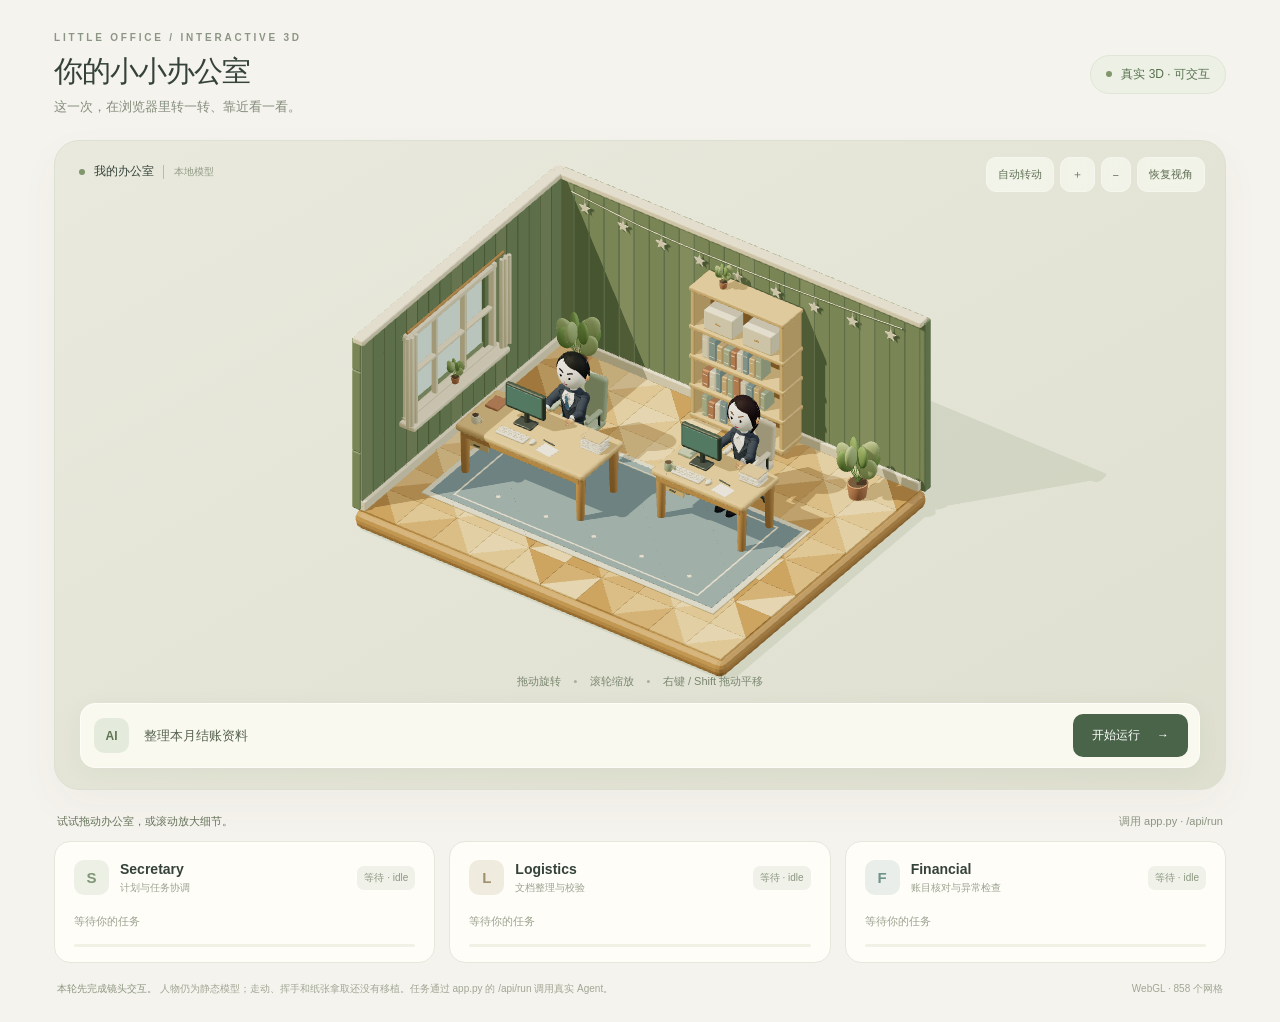
==== frontend/web-office/index.html @ d96bd72f "Wire web frontend to /api/run; add HANDOFF.md - frontend/web-office/app.js: replace the simulated ag" ====
<!DOCTYPE html>
<html lang="zh-CN">
<head>
  <meta charset="UTF-8">
  <meta name="viewport" content="width=device-width, initial-scale=1">
  <title>小小办公室 · 可交互 3D 网页</title>
  <link rel="stylesheet" href="styles.css">
  <script type="importmap">{"imports":{"three":"./vendor/three.module.js","three/addons/":"./vendor/"}}</script>
</head>
<body>
  <main class="workspace">
    <header class="page-header">
      <div><div class="eyebrow">LITTLE OFFICE / INTERACTIVE 3D</div><h1>你的小小办公室</h1><p>这一次，在浏览器里转一转、靠近看一看。</p></div>
      <div class="version-badge"><span></span>真实 3D · 可交互</div>
    </header>
    <section class="office-stage" aria-label="可以旋转和缩放的三维办公室">
      <canvas id="office-canvas" tabindex="0" aria-label="办公室三维视图：拖动旋转，滚轮缩放，右键或Shift拖动平移；方向键旋转，加减缩放，R复位"></canvas>
      <div class="scene-tag"><span class="live-dot"></span>我的办公室 <small>本地模型</small></div>
      <div class="view-controls" aria-label="视角控制">
        <button id="rotate-toggle" aria-pressed="false" title="自动缓慢转动视角">自动转动</button>
        <button id="zoom-in" aria-label="放大办公室">＋</button>
        <button id="zoom-out" aria-label="缩小办公室">−</button>
        <button id="reset-view" title="回到最初的斜前方镜头">恢复视角</button>
      </div>
      <div id="loading" class="loading" role="status"><span class="loader"></span><strong>正在搬入你的办公室</strong><p id="loading-detail">加载本地三维模型…</p></div>
      <div class="gesture-hint" id="gesture-hint"><span>拖动旋转</span><i></i><span>滚轮缩放</span><i></i><span>右键 / Shift 拖动平移</span></div>
      <form id="task-form" class="chatbar">
        <div class="input-mark" aria-hidden="true">AI</div>
        <label for="task-input" class="sr-only">演示任务目标</label>
        <input id="task-input" maxlength="500" value="整理本月结账资料" placeholder="今天想让小助理帮你做什么？" autocomplete="off">
        <button id="start-button" type="submit">开始运行 <span aria-hidden="true">→</span></button>
      </form>
    </section>
    <div class="status-heading"><span id="current-step" aria-live="polite">办公室已就绪前，请稍等模型加载。</span><span>调用 app.py · /api/run</span></div>
    <section class="agent-cards" aria-label="三个 Agent 的运行状态">
      <article class="agent-card" data-agent="Secretary" data-status="idle"><div class="agent-heading"><div class="agent-icon">S</div><div><h2>Secretary</h2><p>计划与任务协调</p></div><span class="status-badge">等待 · idle</span></div><p class="agent-detail">等待你的任务</p><div class="activity-track"><span></span></div></article>
      <article class="agent-card" data-agent="Logistics" data-status="idle"><div class="agent-heading"><div class="agent-icon">L</div><div><h2>Logistics</h2><p>文档整理与校验</p></div><span class="status-badge">等待 · idle</span></div><p class="agent-detail">等待你的任务</p><div class="activity-track"><span></span></div></article>
      <article class="agent-card" data-agent="Financial" data-status="idle"><div class="agent-heading"><div class="agent-icon">F</div><div><h2>Financial</h2><p>账目核对与异常检查</p></div><span class="status-badge">等待 · idle</span></div><p class="agent-detail">等待你的任务</p><div class="activity-track"><span></span></div></article>
    </section>
    <footer><p><strong>本轮先完成镜头交互。</strong> 人物仍为静态模型；走动、挥手和纸张拿取还没有移植。任务通过 app.py 的 /api/run 调用真实 Agent。</p><span id="render-status">准备 WebGL</span></footer>
    <noscript><p class="error-message">请启用 JavaScript 后查看三维办公室。</p></noscript>
  </main>
  <script>
    function moduleLoadFailed() {
      const loading = document.querySelector("#loading");
      loading.hidden = false;
      loading.classList.remove("hidden");
      loading.classList.add("error");
      loading.querySelector("strong").textContent = "请通过本地网页地址打开";
      document.querySelector("#loading-detail").textContent = "双击“open-3d-web.command”，再访问 http://127.0.0.1:8788。请保留完整的 web-office 文件夹，并使用支持 WebGL 的现代浏览器。";
      document.querySelector("#render-status").textContent = "网页脚本未加载";
    }
    if (location.protocol === "file:") moduleLoadFailed();
  </script>
  <script type="module" src="app.js" onerror="moduleLoadFailed()"></script>
</body>
</html>
---- frontend/web-office/styles.css ----
:root{font-family:-apple-system,BlinkMacSystemFont,"PingFang SC","Microsoft YaHei",sans-serif;color:#344239;background:#f5f3ed;font-synthesis:none;--green:#405e4c;--muted:#858a7c;--line:#e5e7dc}*{box-sizing:border-box}body{margin:0}.workspace{max-width:1240px;margin:0 auto;padding:32px 34px 24px}.page-header{display:flex;align-items:center;justify-content:space-between;margin-bottom:24px}.eyebrow{font-size:10px;font-weight:700;letter-spacing:2.8px;color:#8c9685}h1{font-size:29px;letter-spacing:-1px;margin:9px 0 6px;font-weight:650}.page-header p{margin:0;font-size:13px;color:#838c7c}.version-badge{display:flex;align-items:center;gap:9px;border:1px solid #dee6d5;border-radius:30px;padding:10px 15px;font-size:12px;background:#edf1e5;color:#58714e}.version-badge span,.live-dot{width:6px;height:6px;background:#80966b;border-radius:50%}.office-stage{height:min(65vw,650px);min-height:440px;position:relative;background:linear-gradient(150deg,#e9eadd,#dedfcf);border:1px solid #dce0d2;border-radius:25px;overflow:hidden;box-shadow:0 15px 40px #5663470b}#office-canvas{display:block;width:100%;height:100%;cursor:grab;touch-action:none;outline-offset:-4px}#office-canvas:active{cursor:grabbing}.scene-tag{position:absolute;top:22px;left:24px;display:flex;gap:9px;align-items:center;font-size:12px;pointer-events:none}.scene-tag small{font-size:10px;color:#929b86;border-left:1px solid #b6beab;padding-left:10px}.view-controls{position:absolute;right:20px;top:16px;display:flex;gap:6px}button{font:inherit;cursor:pointer}.view-controls button{border:1px solid #f5f6ed;background:#f6f7edcf;border-radius:10px;color:#607156;padding:9px 11px;font-size:11px;backdrop-filter:blur(8px)}.view-controls button:hover{background:#fffef8;transform:translateY(-1px)}.view-controls button[aria-pressed="true"]{background:#506a50;color:#fff}.gesture-hint{position:absolute;bottom:100px;left:50%;transform:translateX(-50%);display:flex;align-items:center;gap:13px;white-space:nowrap;font-size:11px;color:#7a8770;pointer-events:none}.gesture-hint i{width:3px;height:3px;border-radius:50%;background:#a8b097}.chatbar{position:absolute;bottom:21px;left:25px;right:25px;display:flex;align-items:center;gap:13px;background:#fafaf2f2;border:1px solid #fffdf7;border-radius:15px;padding:10px 11px 10px 13px;box-shadow:0 5px 25px #3743330b}.input-mark{display:grid;place-items:center;width:35px;height:35px;border-radius:10px;background:#e5ebdc;color:#607454;font-size:12px;font-weight:700}.chatbar input{flex:1;min-width:0;background:none;border:none;font:inherit;font-size:13px;color:#56624e;outline:none}.chatbar input::placeholder{color:#a4ac9b}.chatbar button{border:none;border-radius:10px;background:#496449;color:#fff;padding:13px 19px;font-size:12px;font-weight:600;white-space:nowrap}.chatbar button:hover{background:#374f38}.chatbar button:disabled{opacity:.6;cursor:wait}.chatbar button span{padding-left:14px}.status-heading{display:flex;justify-content:space-between;margin:24px 3px 12px;font-size:11px;gap:15px;color:#8d9583}.status-heading>span:first-child{color:#66745b}.agent-cards{display:grid;grid-template-columns:repeat(3,minmax(0,1fr));gap:14px}.agent-card{border-radius:16px;background:#fefdf8;border:1px solid #e5e7db;padding:18px 19px 15px}.agent-heading{display:flex;align-items:center;gap:11px}.agent-icon{width:35px;height:35px;display:grid;place-items:center;border-radius:10px;background:#edf0e5;font-weight:650;color:#809477;font-size:15px}.agent-card:nth-child(2) .agent-icon{background:#f0ebdf;color:#a2916f}.agent-card:nth-child(3) .agent-icon{background:#e9eeeb;color:#6f948a}.agent-heading h2{font-size:14px;margin:0 0 4px;font-weight:650}.agent-heading p{font-size:10px;margin:0;color:#9da391}.status-badge{margin-left:auto;font-size:10px;padding:5px 7px;border-radius:7px;background:#f0f2e9;color:#8c9780;white-space:nowrap}.agent-detail{font-size:11px;color:#9bA18e;margin:19px 0 14px;min-height:16px}.activity-track{height:3px;background:#f1f1e6;border-radius:5px;overflow:hidden}.activity-track span{display:block;width:0;height:100%;background:#879d78;transition:width .35s}.agent-card[data-status="working"] .status-badge{background:#f4ecd8;color:#ad853e}.agent-card[data-status="working"] .activity-track span{width:48%;background:#bd9e60;animation:pulse 1s infinite alternate}.agent-card[data-status="done"] .status-badge{background:#e8efe0;color:#648159}.agent-card[data-status="done"] .activity-track span{width:100%}footer{display:flex;justify-content:space-between;gap:20px;align-items:center;margin:17px 3px 0;font-size:10px;color:#a0a695}footer p{margin:0;line-height:1.8;max-width:850px}footer strong{font-weight:500;color:#8c9580}#render-status{white-space:nowrap}.loading{position:absolute;inset:0;display:flex;align-items:center;justify-content:center;flex-direction:column;background:#e6e9dcfa;z-index:3;color:#6a7c59;font-size:13px;transition:opacity .4s}.loading p{color:#919c84;font-size:11px}.loading.hidden{opacity:0;pointer-events:none}.loading[hidden]{display:none}.loader{width:29px;height:29px;border:2px solid #cbd4bc;border-top-color:#708560;border-radius:50%;animation:spin 1s linear infinite;margin-bottom:16px}.loading.error .loader{display:none}.loading.error p{max-width:500px;line-height:1.8;padding:0 20px;text-align:center}.error-message{color:#9f514d}.sr-only{position:absolute;width:1px;height:1px;margin:-1px;overflow:hidden;clip:rect(0,0,0,0)}@keyframes spin{to{transform:rotate(360deg)}}@keyframes pulse{to{opacity:.5}}@media(max-width:750px){.workspace{padding:20px 14px}.page-header{margin-bottom:17px}.eyebrow{font-size:8px;letter-spacing:1.9px}h1{font-size:24px}.page-header p{font-size:11px}.version-badge{font-size:9px;padding:8px 10px;gap:5px}.office-stage{height:560px;min-height:0;border-radius:19px}.scene-tag{top:17px;left:17px}.scene-tag small{display:none}.view-controls{right:12px;top:12px;gap:4px}.view-controls button{font-size:10px;padding:8px}.gesture-hint{gap:9px;font-size:9px;bottom:88px}.chatbar{left:12px;right:12px;bottom:14px;padding:8px;gap:8px}.chatbar button{padding:12px 11px;font-size:11px}.chatbar button span{display:none}.chatbar input{font-size:12px}.input-mark{width:28px;height:30px;font-size:10px}.agent-cards{grid-template-columns:1fr}.agent-card{padding:15px 17px}.agent-detail{margin:13px 0 10px}.status-heading{margin-top:18px;font-size:9px}.status-heading>span:last-child{max-width:100px;text-align:right}footer{align-items:flex-start}footer p{font-size:9px}#render-status{font-size:9px}}@media(prefers-reduced-motion:reduce){*{animation:none!important;transition:none!important}}
.agent-card[data-status="error"] .status-badge{background:#f6e3df;color:#b0503f}
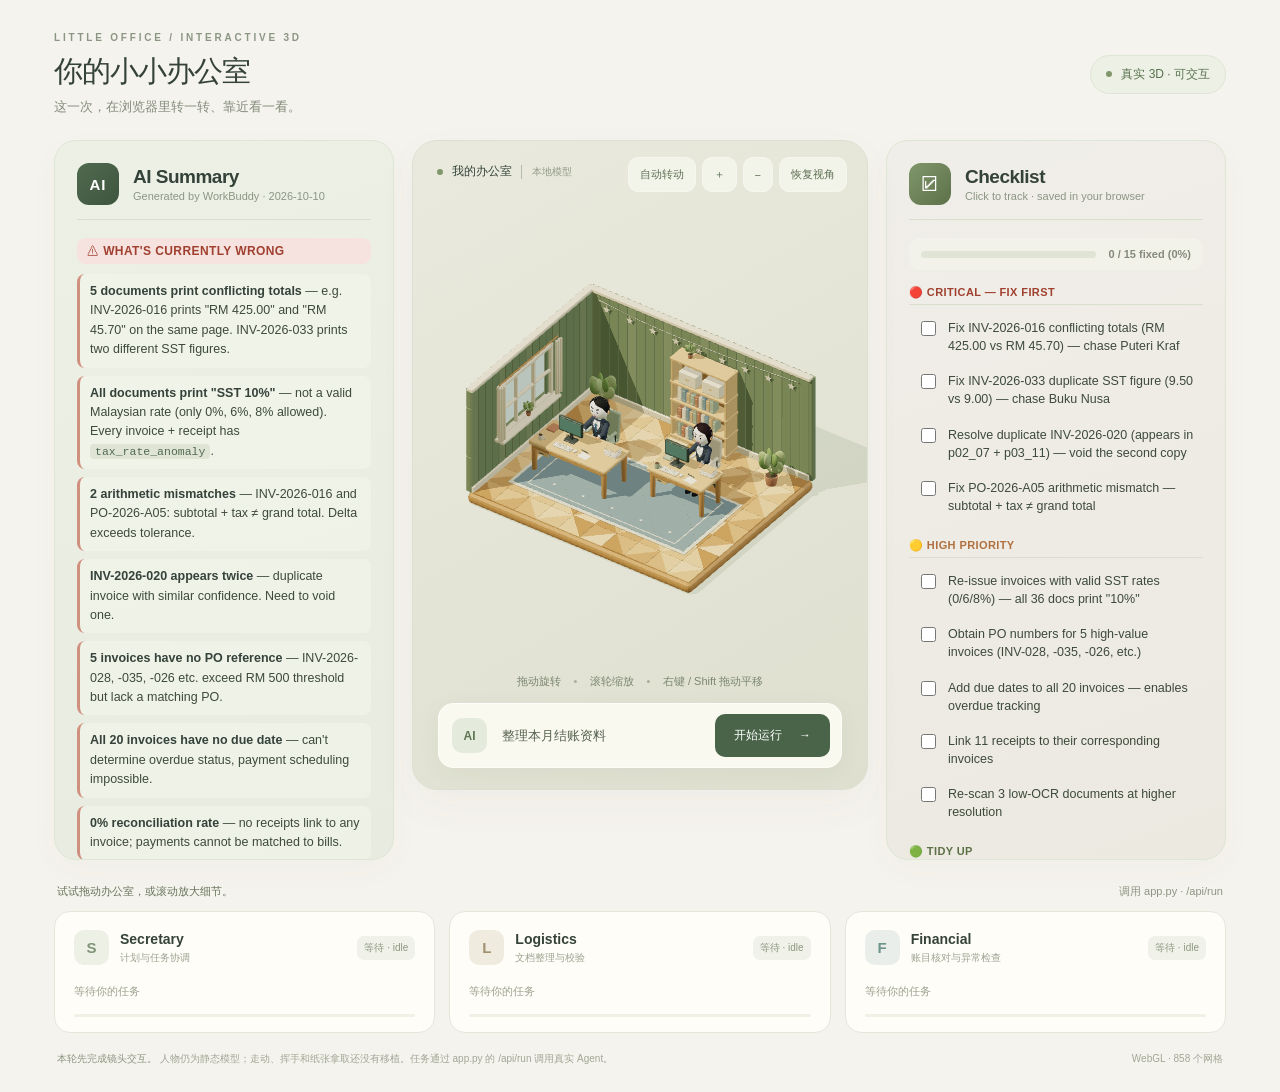
==== commit ce772672: "Redesign web-office: 3-column layout with AI Summary + Checklist - index.html: Rewrite with .three-c" ====
--- a/frontend/web-office/index.html
+++ b/frontend/web-office/index.html
@@ -13,30 +13,120 @@
       <div><div class="eyebrow">LITTLE OFFICE / INTERACTIVE 3D</div><h1>你的小小办公室</h1><p>这一次，在浏览器里转一转、靠近看一看。</p></div>
       <div class="version-badge"><span></span>真实 3D · 可交互</div>
     </header>
-    <section class="office-stage" aria-label="可以旋转和缩放的三维办公室">
-      <canvas id="office-canvas" tabindex="0" aria-label="办公室三维视图：拖动旋转，滚轮缩放，右键或Shift拖动平移；方向键旋转，加减缩放，R复位"></canvas>
-      <div class="scene-tag"><span class="live-dot"></span>我的办公室 <small>本地模型</small></div>
-      <div class="view-controls" aria-label="视角控制">
-        <button id="rotate-toggle" aria-pressed="false" title="自动缓慢转动视角">自动转动</button>
-        <button id="zoom-in" aria-label="放大办公室">＋</button>
-        <button id="zoom-out" aria-label="缩小办公室">−</button>
-        <button id="reset-view" title="回到最初的斜前方镜头">恢复视角</button>
-      </div>
-      <div id="loading" class="loading" role="status"><span class="loader"></span><strong>正在搬入你的办公室</strong><p id="loading-detail">加载本地三维模型…</p></div>
-      <div class="gesture-hint" id="gesture-hint"><span>拖动旋转</span><i></i><span>滚轮缩放</span><i></i><span>右键 / Shift 拖动平移</span></div>
-      <form id="task-form" class="chatbar">
-        <div class="input-mark" aria-hidden="true">AI</div>
-        <label for="task-input" class="sr-only">演示任务目标</label>
-        <input id="task-input" maxlength="500" value="整理本月结账资料" placeholder="今天想让小助理帮你做什么？" autocomplete="off">
-        <button id="start-button" type="submit">开始运行 <span aria-hidden="true">→</span></button>
-      </form>
-    </section>
+
+    <div class="three-col-row">
+      <!-- LEFT: AI Summary (workbuddy generated) -->
+      <aside class="side-panel ai-side" aria-label="AI 项目摘要">
+        <div class="ai-panel-header">
+          <div class="ai-icon-badge">AI</div>
+          <div>
+            <h2>AI Summary</h2>
+            <p>Generated by WorkBuddy &middot; 2026-10-10</p>
+          </div>
+        </div>
+
+        <div class="ai-section">
+          <h3 class="ai-section-title wrong-title">&#9888; What's currently wrong</h3>
+          <ul class="wrong-list">
+            <li><strong>5 documents print conflicting totals</strong> &mdash; e.g. INV-2026-016 prints "RM 425.00" and "RM 45.70" on the same page. INV-2026-033 prints two different SST figures.</li>
+            <li><strong>All documents print "SST 10%"</strong> &mdash; not a valid Malaysian rate (only 0%, 6%, 8% allowed). Every invoice + receipt has <code>tax_rate_anomaly</code>.</li>
+            <li><strong>2 arithmetic mismatches</strong> &mdash; INV-2026-016 and PO-2026-A05: subtotal + tax &ne; grand total. Delta exceeds tolerance.</li>
+            <li><strong>INV-2026-020 appears twice</strong> &mdash; duplicate invoice with similar confidence. Need to void one.</li>
+            <li><strong>5 invoices have no PO reference</strong> &mdash; INV-2026-028, -035, -026 etc. exceed RM 500 threshold but lack a matching PO.</li>
+            <li><strong>All 20 invoices have no due date</strong> &mdash; can't determine overdue status, payment scheduling impossible.</li>
+            <li><strong>0% reconciliation rate</strong> &mdash; no receipts link to any invoice; payments cannot be matched to bills.</li>
+            <li><strong>3 low-OCR documents</strong> &mdash; INV-2026-016 (0.50 conf), INV-2026-024 (0.65), INV-2026-029 handwritten (0.75). Blurry images too.</li>
+          </ul>
+        </div>
+
+        <div class="ai-section">
+          <h3 class="ai-section-title change-title">&#9998; What needs to change</h3>
+          <ul class="change-list">
+            <li>Re-issue invoices with consistent SST rates (0% / 6% / 8%)</li>
+            <li>Add due dates to all 20 invoices for payment scheduling</li>
+            <li>Fix arithmetic in subtotal + tax calculations</li>
+            <li>Resolve duplicate INV-2026-020 &mdash; void the second copy</li>
+            <li>Obtain PO numbers for high-value invoices missing references</li>
+            <li>Link receipts to their corresponding invoices in <code>invoice_reference</code></li>
+            <li>Re-scan 3 low-OCR documents at higher resolution</li>
+            <li>Categorize <strong>39 uncategorised</strong> MISC line items properly</li>
+          </ul>
+        </div>
+      </aside>
+
+      <!-- CENTER: 3D office -->
+      <section class="office-stage" aria-label="可以旋转和缩放的三维办公室">
+        <canvas id="office-canvas" tabindex="0" aria-label="办公室三维视图：拖动旋转，滚轮缩放，右键或Shift拖动平移；方向键旋转，加减缩放，R复位"></canvas>
+        <div class="scene-tag"><span class="live-dot"></span>我的办公室 <small>本地模型</small></div>
+        <div class="view-controls" aria-label="视角控制">
+          <button id="rotate-toggle" aria-pressed="false" title="自动缓慢转动视角">自动转动</button>
+          <button id="zoom-in" aria-label="放大办公室">＋</button>
+          <button id="zoom-out" aria-label="缩小办公室">−</button>
+          <button id="reset-view" title="回到最初的斜前方镜头">恢复视角</button>
+        </div>
+        <div id="loading" class="loading" role="status"><span class="loader"></span><strong>正在搬入你的办公室</strong><p id="loading-detail">加载本地三维模型…</p></div>
+        <div class="gesture-hint" id="gesture-hint"><span>拖动旋转</span><i></i><span>滚轮缩放</span><i></i><span>右键 / Shift 拖动平移</span></div>
+        <form id="task-form" class="chatbar">
+          <div class="input-mark" aria-hidden="true">AI</div>
+          <label for="task-input" class="sr-only">演示任务目标</label>
+          <input id="task-input" maxlength="500" value="整理本月结账资料" placeholder="今天想让小助理帮你做什么？" autocomplete="off">
+          <button id="start-button" type="submit">开始运行 <span aria-hidden="true">→</span></button>
+        </form>
+      </section>
+
+      <!-- RIGHT: Checklist (workbuddy generated) -->
+      <aside class="side-panel check-side" aria-label="待修复清单">
+        <div class="ai-panel-header">
+          <div class="ai-icon-badge todo">&#9745;</div>
+          <div>
+            <h2>Checklist</h2>
+            <p>Click to track &middot; saved in your browser</p>
+          </div>
+        </div>
+
+        <div class="check-progress-bar">
+          <div class="check-progress-track">
+            <div class="check-progress-fill" id="check-progress-fill"></div>
+          </div>
+          <span id="check-progress-text">0 / 15 fixed</span>
+        </div>
+
+        <div class="check-group">
+          <h3 class="check-group-title critical">&#x1F534; Critical &mdash; fix first</h3>
+          <label class="check-item"><input type="checkbox" data-check="inv016"> Fix INV-2026-016 conflicting totals (RM 425.00 vs RM 45.70) &mdash; chase Puteri Kraf</label>
+          <label class="check-item"><input type="checkbox" data-check="inv033"> Fix INV-2026-033 duplicate SST figure (9.50 vs 9.00) &mdash; chase Buku Nusa</label>
+          <label class="check-item"><input type="checkbox" data-check="inv020"> Resolve duplicate INV-2026-020 (appears in p02_07 + p03_11) &mdash; void the second copy</label>
+          <label class="check-item"><input type="checkbox" data-check="poa05"> Fix PO-2026-A05 arithmetic mismatch &mdash; subtotal + tax &ne; grand total</label>
+        </div>
+
+        <div class="check-group">
+          <h3 class="check-group-title warning">&#x1F7E1; High priority</h3>
+          <label class="check-item"><input type="checkbox" data-check="sst"> Re-issue invoices with valid SST rates (0/6/8%) &mdash; all 36 docs print "10%"</label>
+          <label class="check-item"><input type="checkbox" data-check="po-ref"> Obtain PO numbers for 5 high-value invoices (INV-028, -035, -026, etc.)</label>
+          <label class="check-item"><input type="checkbox" data-check="due-date"> Add due dates to all 20 invoices &mdash; enables overdue tracking</label>
+          <label class="check-item"><input type="checkbox" data-check="reconcile"> Link 11 receipts to their corresponding invoices</label>
+          <label class="check-item"><input type="checkbox" data-check="rescan"> Re-scan 3 low-OCR documents at higher resolution</label>
+        </div>
+
+        <div class="check-group">
+          <h3 class="check-group-title tidy">&#x1F7E2; Tidy up</h3>
+          <label class="check-item"><input type="checkbox" data-check="misc"> Re-categorize 39 "MISC" line items into proper categories (SUPPLIES, MAINT, etc.)</label>
+          <label class="check-item"><input type="checkbox" data-check="vendor-cat"> Tag vendor "Warisan Supply" handwritten invoice for manual review</label>
+          <label class="check-item"><input type="checkbox" data-check="chase"> Draft 2 chase emails for vendors (Puteri Kraf, Mesin Teknik)</label>
+          <label class="check-item"><input type="checkbox" data-check="approval"> Add approval workflow for chase emails (currently placeholder)</label>
+          <label class="check-item"><input type="checkbox" data-check="period"> Fix hard-coded TODAY in engine.py (currently 2026-10-10)</label>
+          <label class="check-item"><input type="checkbox" data-check="currency"> Filter records by period/month (currently label-only)</label>
+        </div>
+      </aside>
+    </div>
+
     <div class="status-heading"><span id="current-step" aria-live="polite">办公室已就绪前，请稍等模型加载。</span><span>调用 app.py · /api/run</span></div>
     <section class="agent-cards" aria-label="三个 Agent 的运行状态">
       <article class="agent-card" data-agent="Secretary" data-status="idle"><div class="agent-heading"><div class="agent-icon">S</div><div><h2>Secretary</h2><p>计划与任务协调</p></div><span class="status-badge">等待 · idle</span></div><p class="agent-detail">等待你的任务</p><div class="activity-track"><span></span></div></article>
       <article class="agent-card" data-agent="Logistics" data-status="idle"><div class="agent-heading"><div class="agent-icon">L</div><div><h2>Logistics</h2><p>文档整理与校验</p></div><span class="status-badge">等待 · idle</span></div><p class="agent-detail">等待你的任务</p><div class="activity-track"><span></span></div></article>
       <article class="agent-card" data-agent="Financial" data-status="idle"><div class="agent-heading"><div class="agent-icon">F</div><div><h2>Financial</h2><p>账目核对与异常检查</p></div><span class="status-badge">等待 · idle</span></div><p class="agent-detail">等待你的任务</p><div class="activity-track"><span></span></div></article>
     </section>
+
     <footer><p><strong>本轮先完成镜头交互。</strong> 人物仍为静态模型；走动、挥手和纸张拿取还没有移植。任务通过 app.py 的 /api/run 调用真实 Agent。</p><span id="render-status">准备 WebGL</span></footer>
     <noscript><p class="error-message">请启用 JavaScript 后查看三维办公室。</p></noscript>
   </main>
@@ -47,11 +137,11 @@
       loading.classList.remove("hidden");
       loading.classList.add("error");
       loading.querySelector("strong").textContent = "请通过本地网页地址打开";
-      document.querySelector("#loading-detail").textContent = "双击“open-3d-web.command”，再访问 http://127.0.0.1:8788。请保留完整的 web-office 文件夹，并使用支持 WebGL 的现代浏览器。";
+      document.querySelector("#loading-detail").textContent = "双击"open-3d-web.command"，再访问 http://127.0.0.1:8788。请保留完整的 web-office 文件夹，并使用支持 WebGL 的现代浏览器。";
       document.querySelector("#render-status").textContent = "网页脚本未加载";
     }
     if (location.protocol === "file:") moduleLoadFailed();
   </script>
   <script type="module" src="app.js" onerror="moduleLoadFailed()"></script>
 </body>
-</html>
+</html>
--- a/frontend/web-office/styles.css
+++ b/frontend/web-office/styles.css
@@ -1,2 +1,54 @@
 :root{font-family:-apple-system,BlinkMacSystemFont,"PingFang SC","Microsoft YaHei",sans-serif;color:#344239;background:#f5f3ed;font-synthesis:none;--green:#405e4c;--muted:#858a7c;--line:#e5e7dc}*{box-sizing:border-box}body{margin:0}.workspace{max-width:1240px;margin:0 auto;padding:32px 34px 24px}.page-header{display:flex;align-items:center;justify-content:space-between;margin-bottom:24px}.eyebrow{font-size:10px;font-weight:700;letter-spacing:2.8px;color:#8c9685}h1{font-size:29px;letter-spacing:-1px;margin:9px 0 6px;font-weight:650}.page-header p{margin:0;font-size:13px;color:#838c7c}.version-badge{display:flex;align-items:center;gap:9px;border:1px solid #dee6d5;border-radius:30px;padding:10px 15px;font-size:12px;background:#edf1e5;color:#58714e}.version-badge span,.live-dot{width:6px;height:6px;background:#80966b;border-radius:50%}.office-stage{height:min(65vw,650px);min-height:440px;position:relative;background:linear-gradient(150deg,#e9eadd,#dedfcf);border:1px solid #dce0d2;border-radius:25px;overflow:hidden;box-shadow:0 15px 40px #5663470b}#office-canvas{display:block;width:100%;height:100%;cursor:grab;touch-action:none;outline-offset:-4px}#office-canvas:active{cursor:grabbing}.scene-tag{position:absolute;top:22px;left:24px;display:flex;gap:9px;align-items:center;font-size:12px;pointer-events:none}.scene-tag small{font-size:10px;color:#929b86;border-left:1px solid #b6beab;padding-left:10px}.view-controls{position:absolute;right:20px;top:16px;display:flex;gap:6px}button{font:inherit;cursor:pointer}.view-controls button{border:1px solid #f5f6ed;background:#f6f7edcf;border-radius:10px;color:#607156;padding:9px 11px;font-size:11px;backdrop-filter:blur(8px)}.view-controls button:hover{background:#fffef8;transform:translateY(-1px)}.view-controls button[aria-pressed="true"]{background:#506a50;color:#fff}.gesture-hint{position:absolute;bottom:100px;left:50%;transform:translateX(-50%);display:flex;align-items:center;gap:13px;white-space:nowrap;font-size:11px;color:#7a8770;pointer-events:none}.gesture-hint i{width:3px;height:3px;border-radius:50%;background:#a8b097}.chatbar{position:absolute;bottom:21px;left:25px;right:25px;display:flex;align-items:center;gap:13px;background:#fafaf2f2;border:1px solid #fffdf7;border-radius:15px;padding:10px 11px 10px 13px;box-shadow:0 5px 25px #3743330b}.input-mark{display:grid;place-items:center;width:35px;height:35px;border-radius:10px;background:#e5ebdc;color:#607454;font-size:12px;font-weight:700}.chatbar input{flex:1;min-width:0;background:none;border:none;font:inherit;font-size:13px;color:#56624e;outline:none}.chatbar input::placeholder{color:#a4ac9b}.chatbar button{border:none;border-radius:10px;background:#496449;color:#fff;padding:13px 19px;font-size:12px;font-weight:600;white-space:nowrap}.chatbar button:hover{background:#374f38}.chatbar button:disabled{opacity:.6;cursor:wait}.chatbar button span{padding-left:14px}.status-heading{display:flex;justify-content:space-between;margin:24px 3px 12px;font-size:11px;gap:15px;color:#8d9583}.status-heading>span:first-child{color:#66745b}.agent-cards{display:grid;grid-template-columns:repeat(3,minmax(0,1fr));gap:14px}.agent-card{border-radius:16px;background:#fefdf8;border:1px solid #e5e7db;padding:18px 19px 15px}.agent-heading{display:flex;align-items:center;gap:11px}.agent-icon{width:35px;height:35px;display:grid;place-items:center;border-radius:10px;background:#edf0e5;font-weight:650;color:#809477;font-size:15px}.agent-card:nth-child(2) .agent-icon{background:#f0ebdf;color:#a2916f}.agent-card:nth-child(3) .agent-icon{background:#e9eeeb;color:#6f948a}.agent-heading h2{font-size:14px;margin:0 0 4px;font-weight:650}.agent-heading p{font-size:10px;margin:0;color:#9da391}.status-badge{margin-left:auto;font-size:10px;padding:5px 7px;border-radius:7px;background:#f0f2e9;color:#8c9780;white-space:nowrap}.agent-detail{font-size:11px;color:#9bA18e;margin:19px 0 14px;min-height:16px}.activity-track{height:3px;background:#f1f1e6;border-radius:5px;overflow:hidden}.activity-track span{display:block;width:0;height:100%;background:#879d78;transition:width .35s}.agent-card[data-status="working"] .status-badge{background:#f4ecd8;color:#ad853e}.agent-card[data-status="working"] .activity-track span{width:48%;background:#bd9e60;animation:pulse 1s infinite alternate}.agent-card[data-status="done"] .status-badge{background:#e8efe0;color:#648159}.agent-card[data-status="done"] .activity-track span{width:100%}footer{display:flex;justify-content:space-between;gap:20px;align-items:center;margin:17px 3px 0;font-size:10px;color:#a0a695}footer p{margin:0;line-height:1.8;max-width:850px}footer strong{font-weight:500;color:#8c9580}#render-status{white-space:nowrap}.loading{position:absolute;inset:0;display:flex;align-items:center;justify-content:center;flex-direction:column;background:#e6e9dcfa;z-index:3;color:#6a7c59;font-size:13px;transition:opacity .4s}.loading p{color:#919c84;font-size:11px}.loading.hidden{opacity:0;pointer-events:none}.loading[hidden]{display:none}.loader{width:29px;height:29px;border:2px solid #cbd4bc;border-top-color:#708560;border-radius:50%;animation:spin 1s linear infinite;margin-bottom:16px}.loading.error .loader{display:none}.loading.error p{max-width:500px;line-height:1.8;padding:0 20px;text-align:center}.error-message{color:#9f514d}.sr-only{position:absolute;width:1px;height:1px;margin:-1px;overflow:hidden;clip:rect(0,0,0,0)}@keyframes spin{to{transform:rotate(360deg)}}@keyframes pulse{to{opacity:.5}}@media(max-width:750px){.workspace{padding:20px 14px}.page-header{margin-bottom:17px}.eyebrow{font-size:8px;letter-spacing:1.9px}h1{font-size:24px}.page-header p{font-size:11px}.version-badge{font-size:9px;padding:8px 10px;gap:5px}.office-stage{height:560px;min-height:0;border-radius:19px}.scene-tag{top:17px;left:17px}.scene-tag small{display:none}.view-controls{right:12px;top:12px;gap:4px}.view-controls button{font-size:10px;padding:8px}.gesture-hint{gap:9px;font-size:9px;bottom:88px}.chatbar{left:12px;right:12px;bottom:14px;padding:8px;gap:8px}.chatbar button{padding:12px 11px;font-size:11px}.chatbar button span{display:none}.chatbar input{font-size:12px}.input-mark{width:28px;height:30px;font-size:10px}.agent-cards{grid-template-columns:1fr}.agent-card{padding:15px 17px}.agent-detail{margin:13px 0 10px}.status-heading{margin-top:18px;font-size:9px}.status-heading>span:last-child{max-width:100px;text-align:right}footer{align-items:flex-start}footer p{font-size:9px}#render-status{font-size:9px}}@media(prefers-reduced-motion:reduce){*{animation:none!important;transition:none!important}}
 .agent-card[data-status="error"] .status-badge{background:#f6e3df;color:#b0503f}
+
+/* === 3-column row: left AI | 3D office | right checklist === */
+.three-col-row{display:grid;grid-template-columns:340px 1fr 340px;gap:18px;margin-bottom:18px;align-items:stretch}
+@media(max-width:1180px){.three-col-row{grid-template-columns:300px 1fr 300px}}
+@media(max-width:960px){.three-col-row{grid-template-columns:1fr}.office-stage{height:min(70vw,500px)}}
+
+/* === Side panels (left AI + right checklist) === */
+.side-panel{border:1px solid #dee6d5;border-radius:22px;padding:22px 22px;box-shadow:0 10px 30px #56634708;display:flex;flex-direction:column;max-height:min(80vw,720px);overflow-y:auto;background:linear-gradient(160deg,#edf1e5,#e8ece0)}
+.ai-side{background:linear-gradient(160deg,#edf1e5,#e8ece0)}
+.check-side{background:linear-gradient(160deg,#f0eee8,#ebe9e0)}
+.side-panel::-webkit-scrollbar{width:6px}
+.side-panel::-webkit-scrollbar-track{background:transparent}
+.side-panel::-webkit-scrollbar-thumb{background:#c5cdb9;border-radius:3px}
+
+.ai-panel-header{display:flex;align-items:center;gap:14px;margin-bottom:18px;padding-bottom:14px;border-bottom:1px solid #d8dfcd}
+.ai-icon-badge{width:42px;height:42px;border-radius:12px;background:linear-gradient(135deg,#506a50,#3d553d);color:#fff;display:flex;align-items:center;justify-content:center;font-size:15px;font-weight:700;letter-spacing:1px;flex-shrink:0}
+.ai-icon-badge.todo{background:linear-gradient(135deg,#80966b,#5d7148);font-size:20px}
+.ai-panel-header h2{font-size:19px;font-weight:650;margin:0 0 2px;letter-spacing:-0.5px;color:#344239}
+.ai-panel-header p{font-size:11px;color:#8c9685;margin:0}
+
+.ai-section{margin-bottom:18px}
+.ai-section:last-child{margin-bottom:0}
+.ai-section-title{font-size:12px;font-weight:700;margin:0 0 10px;padding:6px 10px;border-radius:8px;letter-spacing:0.4px;text-transform:uppercase}
+.wrong-title{background:#f6e3df;color:#a04030}
+.change-title{background:#e8e3d6;color:#7a5f3f}
+
+.wrong-list,.change-list{list-style:none;margin:0;padding:0;display:flex;flex-direction:column;gap:8px}
+.wrong-list li,.change-list li{font-size:12.5px;line-height:1.55;color:#3d4a3a;padding:8px 10px;background:#f6f7ed80;border-radius:8px;border-left:3px solid #b6beab}
+.wrong-list li{border-left-color:#d09080}
+.change-list li{border-left-color:#c0a878}
+.wrong-list strong,.change-list strong{color:#344239}
+.wrong-list code,.change-list code{background:#e0e4d5;padding:1px 5px;border-radius:4px;font-size:11.5px;color:#506a50}
+
+/* === Right side: Checklist === */
+.check-progress-bar{display:flex;align-items:center;gap:12px;margin-bottom:16px;padding:10px 12px;background:#f6f7ed80;border-radius:10px}
+.check-progress-track{flex:1;height:7px;background:#e0e4d5;border-radius:4px;overflow:hidden}
+.check-progress-fill{height:100%;background:linear-gradient(90deg,#80966b,#506a50);border-radius:4px;transition:width 0.3s ease;width:0%}
+#check-progress-text{font-size:11px;font-weight:600;color:#858a7c;white-space:nowrap}
+
+.check-group{margin-bottom:14px}
+.check-group:last-child{margin-bottom:0}
+.check-group-title{font-size:11px;font-weight:700;margin:0 0 7px;padding-bottom:5px;border-bottom:1px solid #d8dfcd;text-transform:uppercase;letter-spacing:0.4px}
+.check-group-title.critical{color:#a04030}
+.check-group-title.warning{color:#b0703f}
+.check-group-title.tidy{color:#5d7148}
+
+.check-item{display:flex;align-items:flex-start;gap:9px;font-size:12.5px;line-height:1.45;color:#3d4a3a;cursor:pointer;padding:7px 8px;border-radius:7px;transition:background 0.15s;margin-bottom:3px}
+.check-item:hover{background:#f6f7ed80}
+.check-item input[type="checkbox"]{margin-top:2px;accent-color:#506a50;width:15px;height:15px;cursor:pointer;flex-shrink:0}
+.check-item.checked{color:#929b86;text-decoration:line-through;text-decoration-color:#b6beab}
+.check-item.checked input[type="checkbox"]{opacity:0.6}
+.check-item code{background:#e8ece0;padding:1px 5px;border-radius:3px;font-size:11px;color:#506a50}
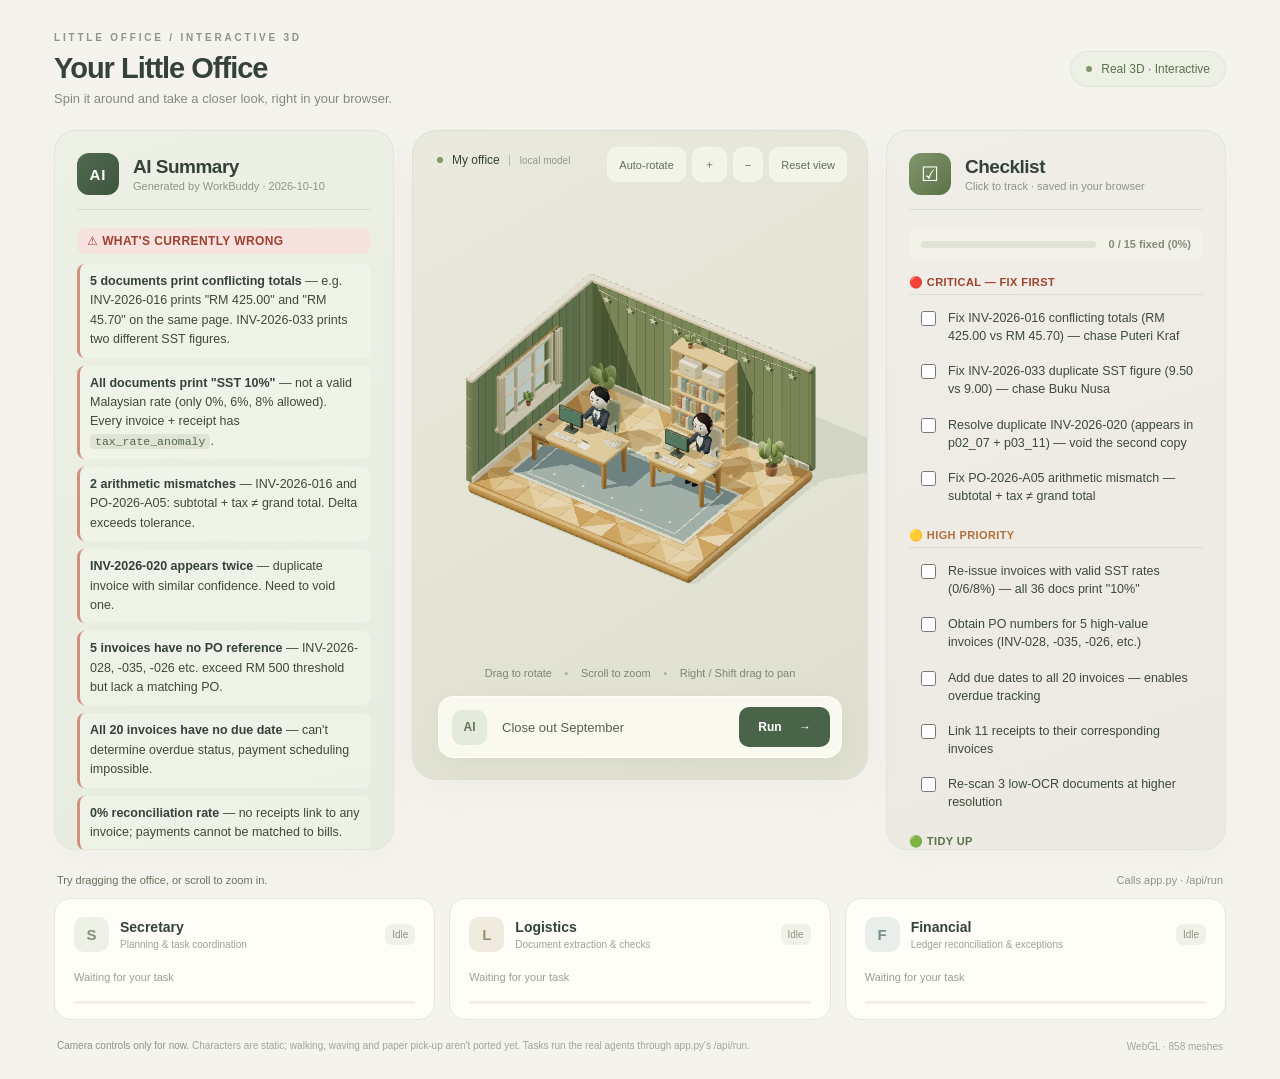
==== commit 075785c0: "Translate all Chinese UI text, messages and guides to English - Web page (index.html, app.js): all l" ====
--- a/frontend/web-office/index.html
+++ b/frontend/web-office/index.html
@@ -1,22 +1,22 @@
 <!DOCTYPE html>
-<html lang="zh-CN">
+<html lang="en">
 <head>
   <meta charset="UTF-8">
   <meta name="viewport" content="width=device-width, initial-scale=1">
-  <title>小小办公室 · 可交互 3D 网页</title>
+  <title>Little Office · Interactive 3D</title>
   <link rel="stylesheet" href="styles.css">
   <script type="importmap">{"imports":{"three":"./vendor/three.module.js","three/addons/":"./vendor/"}}</script>
 </head>
 <body>
   <main class="workspace">
     <header class="page-header">
-      <div><div class="eyebrow">LITTLE OFFICE / INTERACTIVE 3D</div><h1>你的小小办公室</h1><p>这一次，在浏览器里转一转、靠近看一看。</p></div>
-      <div class="version-badge"><span></span>真实 3D · 可交互</div>
+      <div><div class="eyebrow">LITTLE OFFICE / INTERACTIVE 3D</div><h1>Your Little Office</h1><p>Spin it around and take a closer look, right in your browser.</p></div>
+      <div class="version-badge"><span></span>Real 3D · Interactive</div>
     </header>
 
     <div class="three-col-row">
       <!-- LEFT: AI Summary (workbuddy generated) -->
-      <aside class="side-panel ai-side" aria-label="AI 项目摘要">
+      <aside class="side-panel ai-side" aria-label="AI project summary">
         <div class="ai-panel-header">
           <div class="ai-icon-badge">AI</div>
           <div>
@@ -55,27 +55,27 @@
       </aside>
 
       <!-- CENTER: 3D office -->
-      <section class="office-stage" aria-label="可以旋转和缩放的三维办公室">
-        <canvas id="office-canvas" tabindex="0" aria-label="办公室三维视图：拖动旋转，滚轮缩放，右键或Shift拖动平移；方向键旋转，加减缩放，R复位"></canvas>
-        <div class="scene-tag"><span class="live-dot"></span>我的办公室 <small>本地模型</small></div>
-        <div class="view-controls" aria-label="视角控制">
-          <button id="rotate-toggle" aria-pressed="false" title="自动缓慢转动视角">自动转动</button>
-          <button id="zoom-in" aria-label="放大办公室">＋</button>
-          <button id="zoom-out" aria-label="缩小办公室">−</button>
-          <button id="reset-view" title="回到最初的斜前方镜头">恢复视角</button>
+      <section class="office-stage" aria-label="3D office you can rotate and zoom">
+        <canvas id="office-canvas" tabindex="0" aria-label="3D office view: drag to rotate, scroll to zoom, right-drag or Shift+drag to pan; arrow keys rotate, plus/minus zoom, R resets"></canvas>
+        <div class="scene-tag"><span class="live-dot"></span>My office <small>local model</small></div>
+        <div class="view-controls" aria-label="View controls">
+          <button id="rotate-toggle" aria-pressed="false" title="Slowly rotate the view">Auto-rotate</button>
+          <button id="zoom-in" aria-label="Zoom in">＋</button>
+          <button id="zoom-out" aria-label="Zoom out">−</button>
+          <button id="reset-view" title="Back to the starting angle">Reset view</button>
         </div>
-        <div id="loading" class="loading" role="status"><span class="loader"></span><strong>正在搬入你的办公室</strong><p id="loading-detail">加载本地三维模型…</p></div>
-        <div class="gesture-hint" id="gesture-hint"><span>拖动旋转</span><i></i><span>滚轮缩放</span><i></i><span>右键 / Shift 拖动平移</span></div>
+        <div id="loading" class="loading" role="status"><span class="loader"></span><strong>Moving your office in</strong><p id="loading-detail">Loading the 3D model…</p></div>
+        <div class="gesture-hint" id="gesture-hint"><span>Drag to rotate</span><i></i><span>Scroll to zoom</span><i></i><span>Right / Shift drag to pan</span></div>
         <form id="task-form" class="chatbar">
           <div class="input-mark" aria-hidden="true">AI</div>
-          <label for="task-input" class="sr-only">演示任务目标</label>
-          <input id="task-input" maxlength="500" value="整理本月结账资料" placeholder="今天想让小助理帮你做什么？" autocomplete="off">
-          <button id="start-button" type="submit">开始运行 <span aria-hidden="true">→</span></button>
+          <label for="task-input" class="sr-only">Task goal</label>
+          <input id="task-input" maxlength="500" value="Close out September" placeholder="What should your assistant do today?" autocomplete="off">
+          <button id="start-button" type="submit">Run <span aria-hidden="true">→</span></button>
         </form>
       </section>
 
       <!-- RIGHT: Checklist (workbuddy generated) -->
-      <aside class="side-panel check-side" aria-label="待修复清单">
+      <aside class="side-panel check-side" aria-label="Fix checklist">
         <div class="ai-panel-header">
           <div class="ai-icon-badge todo">&#9745;</div>
           <div>
@@ -120,15 +120,15 @@
       </aside>
     </div>
 
-    <div class="status-heading"><span id="current-step" aria-live="polite">办公室已就绪前，请稍等模型加载。</span><span>调用 app.py · /api/run</span></div>
-    <section class="agent-cards" aria-label="三个 Agent 的运行状态">
-      <article class="agent-card" data-agent="Secretary" data-status="idle"><div class="agent-heading"><div class="agent-icon">S</div><div><h2>Secretary</h2><p>计划与任务协调</p></div><span class="status-badge">等待 · idle</span></div><p class="agent-detail">等待你的任务</p><div class="activity-track"><span></span></div></article>
-      <article class="agent-card" data-agent="Logistics" data-status="idle"><div class="agent-heading"><div class="agent-icon">L</div><div><h2>Logistics</h2><p>文档整理与校验</p></div><span class="status-badge">等待 · idle</span></div><p class="agent-detail">等待你的任务</p><div class="activity-track"><span></span></div></article>
-      <article class="agent-card" data-agent="Financial" data-status="idle"><div class="agent-heading"><div class="agent-icon">F</div><div><h2>Financial</h2><p>账目核对与异常检查</p></div><span class="status-badge">等待 · idle</span></div><p class="agent-detail">等待你的任务</p><div class="activity-track"><span></span></div></article>
+    <div class="status-heading"><span id="current-step" aria-live="polite">Loading the office model…</span><span>Calls app.py · /api/run</span></div>
+    <section class="agent-cards" aria-label="Status of the three agents">
+      <article class="agent-card" data-agent="Secretary" data-status="idle"><div class="agent-heading"><div class="agent-icon">S</div><div><h2>Secretary</h2><p>Planning &amp; task coordination</p></div><span class="status-badge">Idle</span></div><p class="agent-detail">Waiting for your task</p><div class="activity-track"><span></span></div></article>
+      <article class="agent-card" data-agent="Logistics" data-status="idle"><div class="agent-heading"><div class="agent-icon">L</div><div><h2>Logistics</h2><p>Document extraction &amp; checks</p></div><span class="status-badge">Idle</span></div><p class="agent-detail">Waiting for your task</p><div class="activity-track"><span></span></div></article>
+      <article class="agent-card" data-agent="Financial" data-status="idle"><div class="agent-heading"><div class="agent-icon">F</div><div><h2>Financial</h2><p>Ledger reconciliation &amp; exceptions</p></div><span class="status-badge">Idle</span></div><p class="agent-detail">Waiting for your task</p><div class="activity-track"><span></span></div></article>
     </section>
 
-    <footer><p><strong>本轮先完成镜头交互。</strong> 人物仍为静态模型；走动、挥手和纸张拿取还没有移植。任务通过 app.py 的 /api/run 调用真实 Agent。</p><span id="render-status">准备 WebGL</span></footer>
-    <noscript><p class="error-message">请启用 JavaScript 后查看三维办公室。</p></noscript>
+    <footer><p><strong>Camera controls only for now.</strong> Characters are static; walking, waving and paper pick-up aren't ported yet. Tasks run the real agents through app.py's /api/run.</p><span id="render-status">Preparing WebGL</span></footer>
+    <noscript><p class="error-message">Enable JavaScript to view the 3D office.</p></noscript>
   </main>
   <script>
     function moduleLoadFailed() {
@@ -136,9 +136,9 @@
       loading.hidden = false;
       loading.classList.remove("hidden");
       loading.classList.add("error");
-      loading.querySelector("strong").textContent = "请通过本地网页地址打开";
-      document.querySelector("#loading-detail").textContent = "双击"open-3d-web.command"，再访问 http://127.0.0.1:8788。请保留完整的 web-office 文件夹，并使用支持 WebGL 的现代浏览器。";
-      document.querySelector("#render-status").textContent = "网页脚本未加载";
+      loading.querySelector("strong").textContent = "Open this page through a web server";
+      document.querySelector("#loading-detail").textContent = "Start the server (python app.py) and open http://127.0.0.1:5000/web-office/ — keep the whole web-office folder and use a modern browser with WebGL.";
+      document.querySelector("#render-status").textContent = "Page script did not load";
     }
     if (location.protocol === "file:") moduleLoadFailed();
   </script>
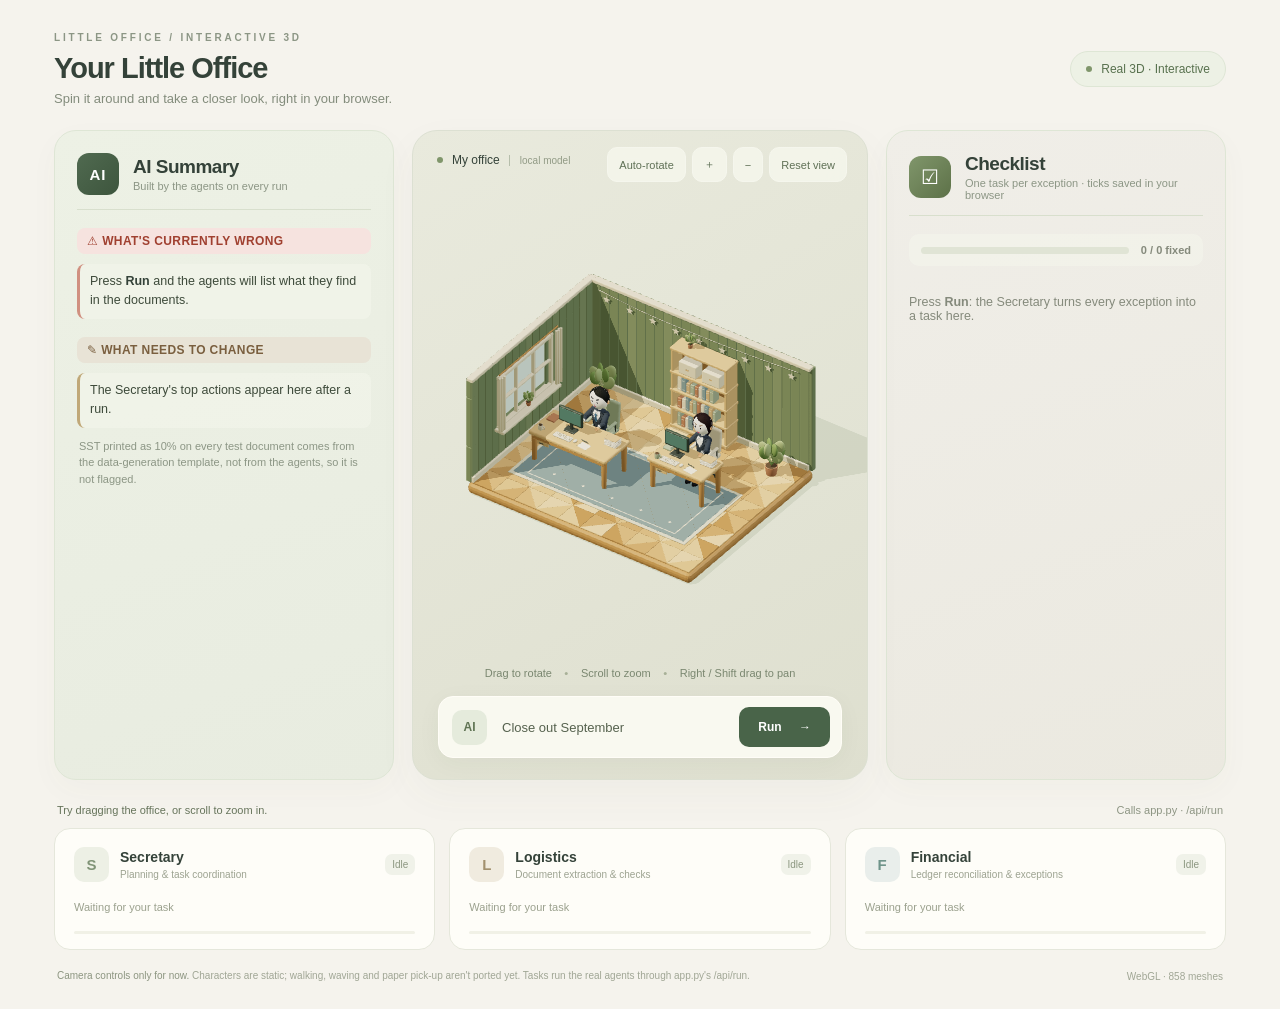
==== commit 8194aad1: "Report figures from ledger, chase emails, full task list, live UI panels - Report: every figure is o" ====
--- a/frontend/web-office/index.html
+++ b/frontend/web-office/index.html
@@ -21,36 +21,19 @@
           <div class="ai-icon-badge">AI</div>
           <div>
             <h2>AI Summary</h2>
-            <p>Generated by WorkBuddy &middot; 2026-10-10</p>
+            <p id="ai-generated">Built by the agents on every run</p>
           </div>
         </div>
 
         <div class="ai-section">
           <h3 class="ai-section-title wrong-title">&#9888; What's currently wrong</h3>
-          <ul class="wrong-list">
-            <li><strong>5 documents print conflicting totals</strong> &mdash; e.g. INV-2026-016 prints "RM 425.00" and "RM 45.70" on the same page. INV-2026-033 prints two different SST figures.</li>
-            <li><strong>All documents print "SST 10%"</strong> &mdash; not a valid Malaysian rate (only 0%, 6%, 8% allowed). Every invoice + receipt has <code>tax_rate_anomaly</code>.</li>
-            <li><strong>2 arithmetic mismatches</strong> &mdash; INV-2026-016 and PO-2026-A05: subtotal + tax &ne; grand total. Delta exceeds tolerance.</li>
-            <li><strong>INV-2026-020 appears twice</strong> &mdash; duplicate invoice with similar confidence. Need to void one.</li>
-            <li><strong>5 invoices have no PO reference</strong> &mdash; INV-2026-028, -035, -026 etc. exceed RM 500 threshold but lack a matching PO.</li>
-            <li><strong>All 20 invoices have no due date</strong> &mdash; can't determine overdue status, payment scheduling impossible.</li>
-            <li><strong>0% reconciliation rate</strong> &mdash; no receipts link to any invoice; payments cannot be matched to bills.</li>
-            <li><strong>3 low-OCR documents</strong> &mdash; INV-2026-016 (0.50 conf), INV-2026-024 (0.65), INV-2026-029 handwritten (0.75). Blurry images too.</li>
-          </ul>
+          <ul class="wrong-list" id="wrong-list"><li>Press <strong>Run</strong> and the agents will list what they find in the documents.</li></ul>
         </div>
 
         <div class="ai-section">
           <h3 class="ai-section-title change-title">&#9998; What needs to change</h3>
-          <ul class="change-list">
-            <li>Re-issue invoices with consistent SST rates (0% / 6% / 8%)</li>
-            <li>Add due dates to all 20 invoices for payment scheduling</li>
-            <li>Fix arithmetic in subtotal + tax calculations</li>
-            <li>Resolve duplicate INV-2026-020 &mdash; void the second copy</li>
-            <li>Obtain PO numbers for high-value invoices missing references</li>
-            <li>Link receipts to their corresponding invoices in <code>invoice_reference</code></li>
-            <li>Re-scan 3 low-OCR documents at higher resolution</li>
-            <li>Categorize <strong>39 uncategorised</strong> MISC line items properly</li>
-          </ul>
+          <ul class="change-list" id="change-list"><li>The Secretary's top actions appear here after a run.</li></ul>
+          <p class="ai-note">SST printed as 10% on every test document comes from the data-generation template, not from the agents, so it is not flagged.</p>
         </div>
       </aside>
 
@@ -80,7 +63,7 @@
           <div class="ai-icon-badge todo">&#9745;</div>
           <div>
             <h2>Checklist</h2>
-            <p>Click to track &middot; saved in your browser</p>
+            <p>One task per exception &middot; ticks saved in your browser</p>
           </div>
         </div>
 
@@ -88,35 +71,10 @@
           <div class="check-progress-track">
             <div class="check-progress-fill" id="check-progress-fill"></div>
           </div>
-          <span id="check-progress-text">0 / 15 fixed</span>
+          <span id="check-progress-text">0 / 0 fixed</span>
         </div>
 
-        <div class="check-group">
-          <h3 class="check-group-title critical">&#x1F534; Critical &mdash; fix first</h3>
-          <label class="check-item"><input type="checkbox" data-check="inv016"> Fix INV-2026-016 conflicting totals (RM 425.00 vs RM 45.70) &mdash; chase Puteri Kraf</label>
-          <label class="check-item"><input type="checkbox" data-check="inv033"> Fix INV-2026-033 duplicate SST figure (9.50 vs 9.00) &mdash; chase Buku Nusa</label>
-          <label class="check-item"><input type="checkbox" data-check="inv020"> Resolve duplicate INV-2026-020 (appears in p02_07 + p03_11) &mdash; void the second copy</label>
-          <label class="check-item"><input type="checkbox" data-check="poa05"> Fix PO-2026-A05 arithmetic mismatch &mdash; subtotal + tax &ne; grand total</label>
-        </div>
-
-        <div class="check-group">
-          <h3 class="check-group-title warning">&#x1F7E1; High priority</h3>
-          <label class="check-item"><input type="checkbox" data-check="sst"> Re-issue invoices with valid SST rates (0/6/8%) &mdash; all 36 docs print "10%"</label>
-          <label class="check-item"><input type="checkbox" data-check="po-ref"> Obtain PO numbers for 5 high-value invoices (INV-028, -035, -026, etc.)</label>
-          <label class="check-item"><input type="checkbox" data-check="due-date"> Add due dates to all 20 invoices &mdash; enables overdue tracking</label>
-          <label class="check-item"><input type="checkbox" data-check="reconcile"> Link 11 receipts to their corresponding invoices</label>
-          <label class="check-item"><input type="checkbox" data-check="rescan"> Re-scan 3 low-OCR documents at higher resolution</label>
-        </div>
-
-        <div class="check-group">
-          <h3 class="check-group-title tidy">&#x1F7E2; Tidy up</h3>
-          <label class="check-item"><input type="checkbox" data-check="misc"> Re-categorize 39 "MISC" line items into proper categories (SUPPLIES, MAINT, etc.)</label>
-          <label class="check-item"><input type="checkbox" data-check="vendor-cat"> Tag vendor "Warisan Supply" handwritten invoice for manual review</label>
-          <label class="check-item"><input type="checkbox" data-check="chase"> Draft 2 chase emails for vendors (Puteri Kraf, Mesin Teknik)</label>
-          <label class="check-item"><input type="checkbox" data-check="approval"> Add approval workflow for chase emails (currently placeholder)</label>
-          <label class="check-item"><input type="checkbox" data-check="period"> Fix hard-coded TODAY in engine.py (currently 2026-10-10)</label>
-          <label class="check-item"><input type="checkbox" data-check="currency"> Filter records by period/month (currently label-only)</label>
-        </div>
+        <div id="check-groups"><p class="check-empty">Press <strong>Run</strong>: the Secretary turns every exception into a task here.</p></div>
       </aside>
     </div>
 
@@ -125,6 +83,17 @@
       <article class="agent-card" data-agent="Secretary" data-status="idle"><div class="agent-heading"><div class="agent-icon">S</div><div><h2>Secretary</h2><p>Planning &amp; task coordination</p></div><span class="status-badge">Idle</span></div><p class="agent-detail">Waiting for your task</p><div class="activity-track"><span></span></div></article>
       <article class="agent-card" data-agent="Logistics" data-status="idle"><div class="agent-heading"><div class="agent-icon">L</div><div><h2>Logistics</h2><p>Document extraction &amp; checks</p></div><span class="status-badge">Idle</span></div><p class="agent-detail">Waiting for your task</p><div class="activity-track"><span></span></div></article>
       <article class="agent-card" data-agent="Financial" data-status="idle"><div class="agent-heading"><div class="agent-icon">F</div><div><h2>Financial</h2><p>Ledger reconciliation &amp; exceptions</p></div><span class="status-badge">Idle</span></div><p class="agent-detail">Waiting for your task</p><div class="activity-track"><span></span></div></article>
+    </section>
+
+    <section class="results" id="results" hidden aria-label="Run results">
+      <div class="results-tabs" role="tablist">
+        <button type="button" role="tab" data-tab="report" aria-selected="true">Report</button>
+        <button type="button" role="tab" data-tab="exceptions" aria-selected="false">Exceptions</button>
+        <button type="button" role="tab" data-tab="tasks" aria-selected="false">Tasks</button>
+        <button type="button" role="tab" data-tab="emails" aria-selected="false">Chase emails</button>
+        <button type="button" role="tab" data-tab="ledger" aria-selected="false">Ledger</button>
+      </div>
+      <div class="results-body" id="results-body" role="tabpanel"></div>
     </section>
 
     <footer><p><strong>Camera controls only for now.</strong> Characters are static; walking, waving and paper pick-up aren't ported yet. Tasks run the real agents through app.py's /api/run.</p><span id="render-status">Preparing WebGL</span></footer>
--- a/frontend/web-office/styles.css
+++ b/frontend/web-office/styles.css
@@ -52,3 +52,32 @@
 .check-item.checked{color:#929b86;text-decoration:line-through;text-decoration-color:#b6beab}
 .check-item.checked input[type="checkbox"]{opacity:0.6}
 .check-item code{background:#e8ece0;padding:1px 5px;border-radius:3px;font-size:11px;color:#506a50}
+
+/* === Run results (filled by app.js) === */
+.ai-note{font-size:11px;line-height:1.5;color:#8c9685;margin:10px 2px 0}
+.check-empty,.muted{font-size:12.5px;color:#858a7c}
+.results{margin:18px 0;border:1px solid #dee6d5;border-radius:22px;background:#fbfaf5;box-shadow:0 10px 30px #56634708;overflow:hidden}
+.results-tabs{display:flex;flex-wrap:wrap;gap:6px;padding:12px 14px;border-bottom:1px solid #e5e7dc;background:#f2f3ea}
+.results-tabs button{border:1px solid #d8dfcd;background:#fff;color:#506a50;border-radius:999px;padding:7px 14px;font:inherit;font-size:13px;cursor:pointer}
+.results-tabs button[aria-selected="true"]{background:#405e4c;border-color:#405e4c;color:#fff}
+.results-body{padding:16px 18px;font-size:13px;color:#344239}
+.results-body h4{margin:16px 0 8px;font-size:14px}
+.results-body ol{margin:0;padding-left:20px;line-height:1.6}
+.table-wrap{overflow-x:auto;max-height:460px;overflow-y:auto;border:1px solid #e5e7dc;border-radius:12px}
+.table-wrap table{border-collapse:collapse;width:100%;font-size:12.5px}
+.table-wrap th{position:sticky;top:0;background:#eef0e6;text-align:left;font-weight:650;padding:8px 10px;white-space:nowrap}
+.table-wrap td{padding:7px 10px;border-top:1px solid #eceee4;vertical-align:top}
+.table-wrap a,.email-meta a{color:#405e4c;font-weight:600}
+.stat-grid{display:grid;grid-template-columns:repeat(auto-fit,minmax(150px,1fr));gap:10px;margin-bottom:10px}
+.stat{background:#f2f3ea;border-radius:12px;padding:10px 12px;display:flex;flex-direction:column;gap:4px}
+.stat span{font-size:11px;color:#858a7c;text-transform:uppercase;letter-spacing:.4px}
+.stat strong{font-size:17px}
+.sev{display:inline-block;font-size:11px;font-weight:650;padding:2px 8px;border-radius:999px;text-transform:capitalize;white-space:nowrap}
+.sev-critical{background:#f6e3df;color:#a04030}
+.sev-warning{background:#f4ecd8;color:#ad853e}
+.sev-info{background:#e8efe0;color:#648159}
+.email-list{display:flex;flex-direction:column;gap:12px}
+.email{border:1px solid #e5e7dc;border-radius:12px;padding:12px 14px;background:#fff}
+.email-meta{font-size:12px;color:#858a7c}
+.email h4{margin:8px 0 6px}
+.email pre{white-space:pre-wrap;font-family:inherit;font-size:13px;line-height:1.55;margin:0}
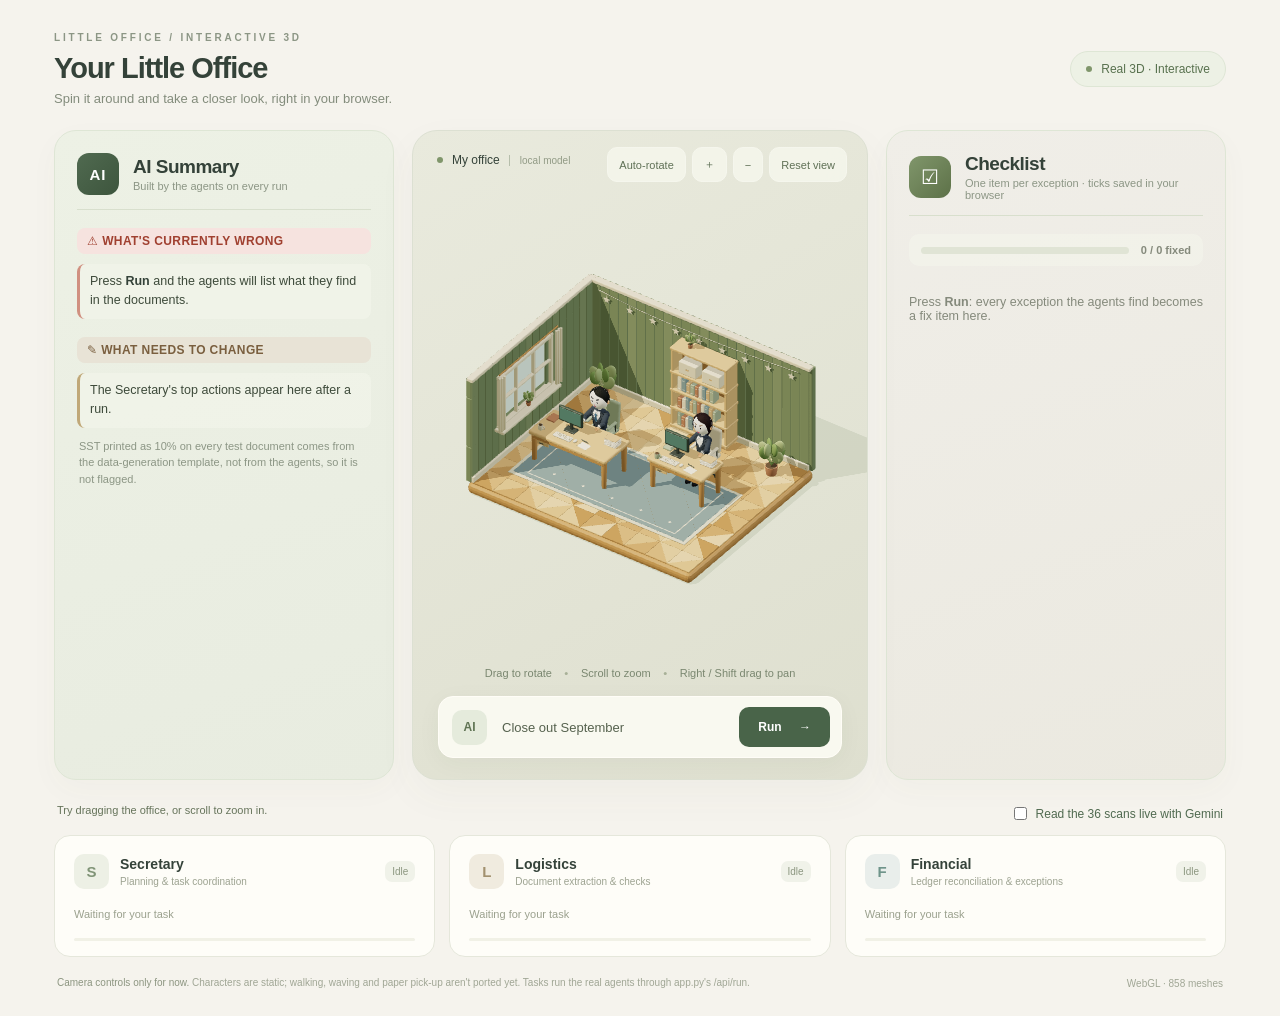
==== commit 77e015c8: "Live agent progress, opt-in live extraction, WorkBuddy skills, one CLI path - Progress: orchestrator" ====
--- a/frontend/web-office/index.html
+++ b/frontend/web-office/index.html
@@ -63,7 +63,7 @@
           <div class="ai-icon-badge todo">&#9745;</div>
           <div>
             <h2>Checklist</h2>
-            <p>One task per exception &middot; ticks saved in your browser</p>
+            <p>One item per exception &middot; ticks saved in your browser</p>
           </div>
         </div>
 
@@ -74,11 +74,11 @@
           <span id="check-progress-text">0 / 0 fixed</span>
         </div>
 
-        <div id="check-groups"><p class="check-empty">Press <strong>Run</strong>: the Secretary turns every exception into a task here.</p></div>
+        <div id="check-groups"><p class="check-empty">Press <strong>Run</strong>: every exception the agents find becomes a fix item here.</p></div>
       </aside>
     </div>
 
-    <div class="status-heading"><span id="current-step" aria-live="polite">Loading the office model…</span><span>Calls app.py · /api/run</span></div>
+    <div class="status-heading"><span id="current-step" aria-live="polite">Loading the office model…</span><label class="live-toggle" title="Off: use the hand-checked extraction (fast). On: Gemini reads all 36 scans and is checked against it (~30 s, uses API quota)."><input type="checkbox" id="live-read"> Read the 36 scans live with Gemini</label></div>
     <section class="agent-cards" aria-label="Status of the three agents">
       <article class="agent-card" data-agent="Secretary" data-status="idle"><div class="agent-heading"><div class="agent-icon">S</div><div><h2>Secretary</h2><p>Planning &amp; task coordination</p></div><span class="status-badge">Idle</span></div><p class="agent-detail">Waiting for your task</p><div class="activity-track"><span></span></div></article>
       <article class="agent-card" data-agent="Logistics" data-status="idle"><div class="agent-heading"><div class="agent-icon">L</div><div><h2>Logistics</h2><p>Document extraction &amp; checks</p></div><span class="status-badge">Idle</span></div><p class="agent-detail">Waiting for your task</p><div class="activity-track"><span></span></div></article>
--- a/frontend/web-office/styles.css
+++ b/frontend/web-office/styles.css
@@ -80,4 +80,6 @@
 .email{border:1px solid #e5e7dc;border-radius:12px;padding:12px 14px;background:#fff}
 .email-meta{font-size:12px;color:#858a7c}
 .email h4{margin:8px 0 6px}
-.email pre{white-space:pre-wrap;font-family:inherit;font-size:13px;line-height:1.55;margin:0}+.email pre{white-space:pre-wrap;font-family:inherit;font-size:13px;line-height:1.55;margin:0}
+.live-toggle{display:inline-flex;align-items:center;gap:6px;font-size:12px;color:#506a50;cursor:pointer}
+.live-toggle input{accent-color:#405e4c}
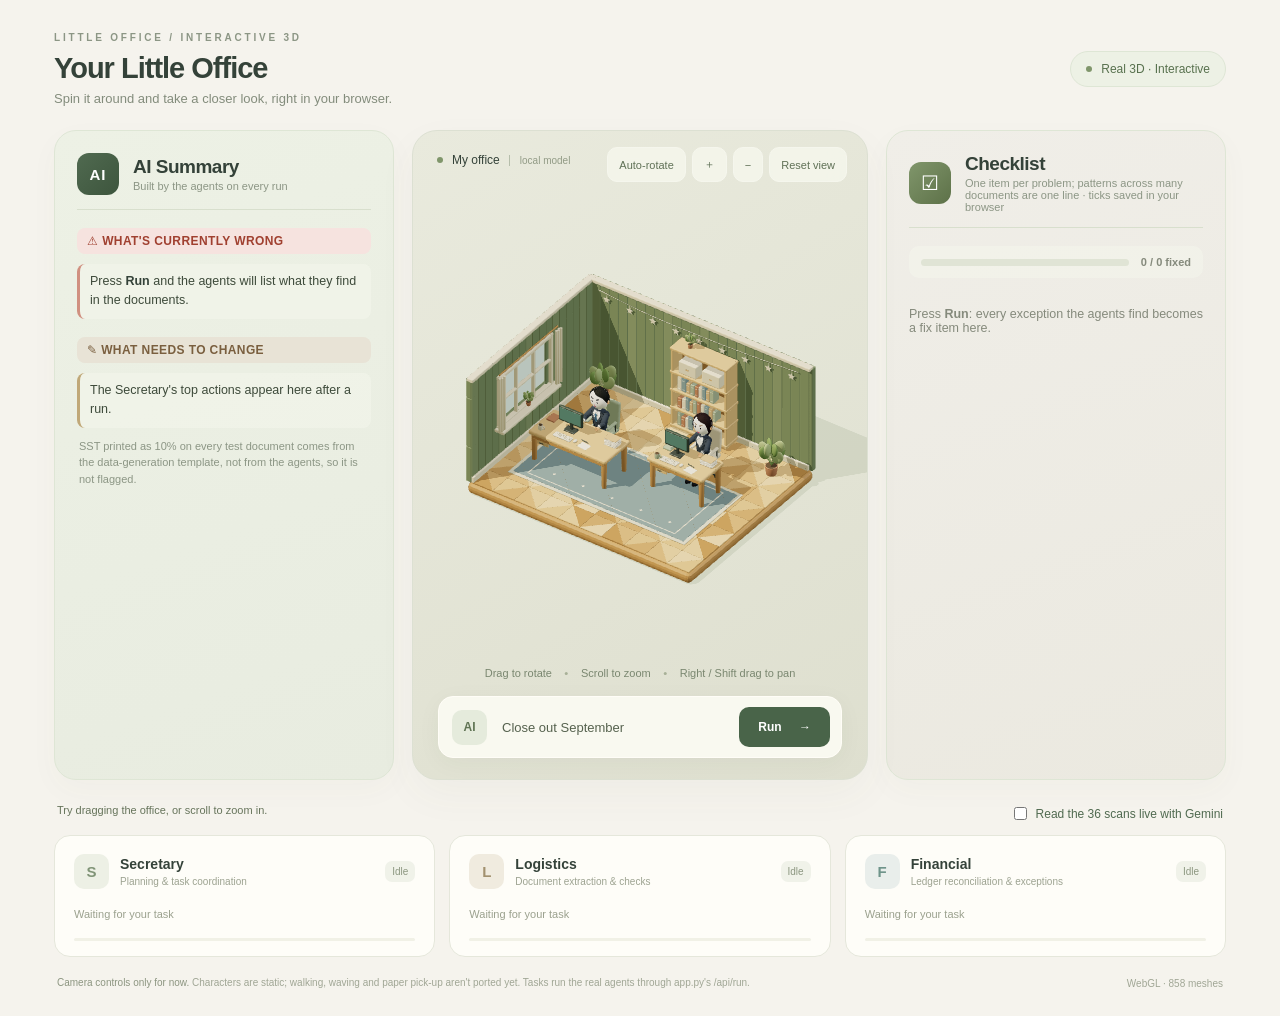
==== commit 0f4fb0fd: "Show the plan live, collapse systemic exceptions, label sources honestly - Web: Plan panel above the" ====
--- a/frontend/web-office/index.html
+++ b/frontend/web-office/index.html
@@ -63,7 +63,7 @@
           <div class="ai-icon-badge todo">&#9745;</div>
           <div>
             <h2>Checklist</h2>
-            <p>One item per exception &middot; ticks saved in your browser</p>
+            <p>One item per problem; patterns across many documents are one line &middot; ticks saved in your browser</p>
           </div>
         </div>
 
@@ -79,6 +79,11 @@
     </div>
 
     <div class="status-heading"><span id="current-step" aria-live="polite">Loading the office model…</span><label class="live-toggle" title="Off: use the hand-checked extraction (fast). On: Gemini reads all 36 scans and is checked against it (~30 s, uses API quota)."><input type="checkbox" id="live-read"> Read the 36 scans live with Gemini</label></div>
+    <section class="plan" id="plan" hidden aria-label="The Secretary's plan">
+      <div class="plan-head"><h2>Plan</h2><span id="plan-source"></span></div>
+      <ol id="plan-phases"></ol>
+      <p class="muted" id="plan-sources"></p>
+    </section>
     <section class="agent-cards" aria-label="Status of the three agents">
       <article class="agent-card" data-agent="Secretary" data-status="idle"><div class="agent-heading"><div class="agent-icon">S</div><div><h2>Secretary</h2><p>Planning &amp; task coordination</p></div><span class="status-badge">Idle</span></div><p class="agent-detail">Waiting for your task</p><div class="activity-track"><span></span></div></article>
       <article class="agent-card" data-agent="Logistics" data-status="idle"><div class="agent-heading"><div class="agent-icon">L</div><div><h2>Logistics</h2><p>Document extraction &amp; checks</p></div><span class="status-badge">Idle</span></div><p class="agent-detail">Waiting for your task</p><div class="activity-track"><span></span></div></article>
--- a/frontend/web-office/styles.css
+++ b/frontend/web-office/styles.css
@@ -83,3 +83,7 @@
 .email pre{white-space:pre-wrap;font-family:inherit;font-size:13px;line-height:1.55;margin:0}
 .live-toggle{display:inline-flex;align-items:center;gap:6px;font-size:12px;color:#506a50;cursor:pointer}
 .live-toggle input{accent-color:#405e4c}
+
+/* The agents don't need the 3D model: keep Run usable while it loads or if WebGL fails */
+.chatbar{z-index:4}
+.plan{margin:0 0 14px;border:1px solid #e5e7db;border-radius:16px;background:#fefdf8;padding:14px 19px}.plan-head{display:flex;align-items:baseline;gap:10px}.plan-head h2{font-size:14px;margin:0;font-weight:650}#plan-source{font-size:11px;color:#858a7c}#plan-phases{margin:10px 0 6px;padding-left:20px;font-size:12.5px;line-height:1.9;color:#344239}#plan-phases .sev{min-width:62px;text-align:center}#plan-sources{font-size:11px;margin:4px 0 0}.sev-pending{background:#f0f2e9;color:#8c9780}
